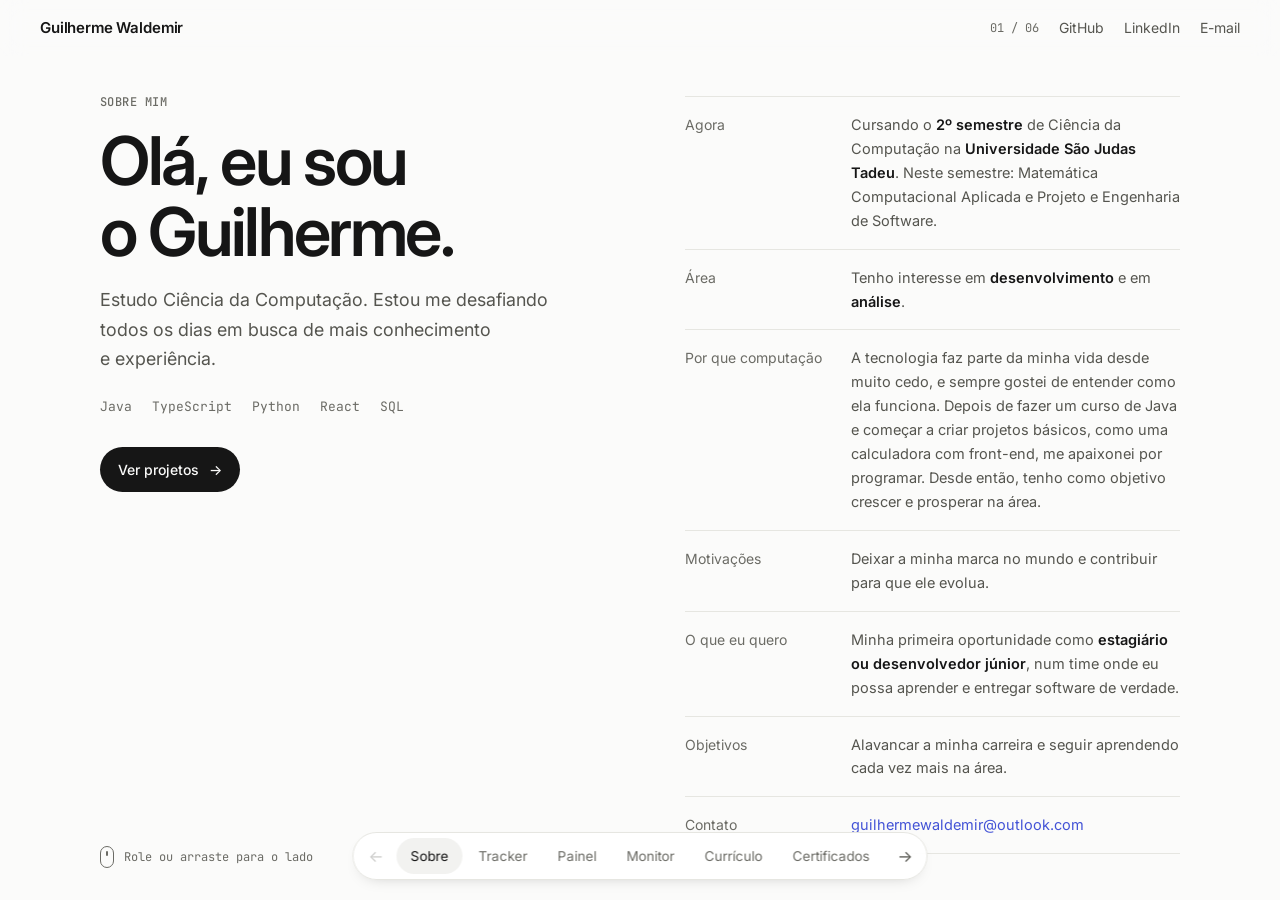
==== index.html @ 0e09aaf9 "Reescreve a apresentação do slide Sobre Co-Authored-By: Claude Opus 5 <noreply@anthropic.com>" ====
<!doctype html>
<html lang="pt-BR">
<head>
  <meta charset="utf-8">
  <meta name="viewport" content="width=device-width, initial-scale=1, viewport-fit=cover">
  <title>Guilherme Waldemir · Projetos</title>
  <meta name="description" content="Guilherme Waldemir, estudante de Ciência da Computação. Projetos em Java, TypeScript/React e Python.">
  <meta property="og:title" content="Guilherme Waldemir · Projetos">
  <meta property="og:description" content="Estudante de Ciência da Computação. Projetos em Java, TypeScript/React e Python.">
  <meta name="theme-color" content="#fbfbfa" media="(prefers-color-scheme: light)">
  <meta name="theme-color" content="#0e0e10" media="(prefers-color-scheme: dark)">
  <link rel="icon" href="data:image/svg+xml,%3Csvg xmlns='http://www.w3.org/2000/svg' viewBox='0 0 32 32'%3E%3Crect width='32' height='32' rx='8' fill='%23161616'/%3E%3Ctext x='16' y='22' font-family='system-ui' font-size='17' font-weight='600' fill='white' text-anchor='middle'%3EG%3C/text%3E%3C/svg%3E">
  <link rel="preconnect" href="https://fonts.googleapis.com">
  <link rel="preconnect" href="https://fonts.gstatic.com" crossorigin>
  <link href="https://fonts.googleapis.com/css2?family=Inter:wght@400;500;600&family=JetBrains+Mono:wght@400;500&display=swap" rel="stylesheet">
  <link rel="stylesheet" href="style.css">
  <script>document.documentElement.classList.add("js");</script>
</head>
<body>
  <a class="skip" href="#sobre">Pular para o conteúdo</a>

  <header class="topbar">
    <a class="brand" href="#sobre">Guilherme Waldemir</a>
    <div class="topbar-right">
      <span class="counter" aria-hidden="true"><span id="counter-now">01</span> / <span id="counter-total">04</span></span>
      <a class="toplink" href="https://github.com/GuilhermeWaldemir" target="_blank" rel="noopener">GitHub</a>
      <a class="toplink" href="https://www.linkedin.com/in/guilherme-waldemir-da-silva-barros-382065347/" target="_blank" rel="noopener">LinkedIn</a>
      <a class="toplink" href="mailto:guilhermewaldemir@outlook.com">E-mail</a>
    </div>
  </header>

  <main class="deck" id="deck">

    <!-- ============ 01 · SOBRE ============ -->
    <section class="slide" id="sobre" aria-label="Sobre mim" tabindex="-1">
      <div class="slide-inner intro">
        <div class="intro-head">
          <p class="label">Sobre mim</p>
          <h1>Olá, eu sou o Guilherme.</h1>
          <p class="lede">
            Estudo Ciência da Computação. Estou me desafiando todos os dias em busca de
            mais conhecimento e experiência.
          </p>
          <ul class="stack-line" aria-label="Linguagens usadas nos projetos">
            <li>Java</li><li>TypeScript</li><li>Python</li><li>React</li><li>SQL</li>
          </ul>
          <a class="cta" href="#tracker" data-go="1">
            Ver projetos <span aria-hidden="true">→</span>
          </a>
        </div>

        <dl class="facts">
          <div class="fact">
            <dt>Agora</dt>
            <dd>
              Cursando o <strong>2º semestre</strong> de Ciência da Computação na
              <strong>Universidade São Judas Tadeu</strong>. Neste semestre: Matemática
              Computacional Aplicada e Projeto e Engenharia de Software.
            </dd>
          </div>
          <div class="fact">
            <dt>Área</dt>
            <dd>Tenho interesse em <strong>desenvolvimento</strong> e em <strong>análise</strong>.</dd>
          </div>
          <div class="fact">
            <dt>Por que computação</dt>
            <dd>
              A tecnologia faz parte da minha vida desde muito cedo, e sempre gostei de entender
              como ela funciona. Depois de fazer um curso de Java e começar a criar projetos
              básicos, como uma calculadora com front-end, me apaixonei por programar. Desde
              então, tenho como objetivo crescer e prosperar na área.
            </dd>
          </div>
          <div class="fact">
            <dt>Motivações</dt>
            <dd>Deixar a minha marca no mundo e contribuir para que ele evolua.</dd>
          </div>
          <div class="fact">
            <dt>O que eu quero</dt>
            <dd>
              Minha primeira oportunidade como <strong>estagiário ou desenvolvedor júnior</strong>,
              num time onde eu possa aprender e entregar software de verdade.
            </dd>
          </div>
          <div class="fact">
            <dt>Objetivos</dt>
            <dd>Alavancar a minha carreira e seguir aprendendo cada vez mais na área.</dd>
          </div>
          <div class="fact">
            <dt>Contato</dt>
            <dd><a class="link" href="mailto:guilhermewaldemir@outlook.com">guilhermewaldemir@outlook.com</a></dd>
          </div>
        </dl>

        <p class="hint" aria-hidden="true">
          <span class="hint-mouse"></span>
          Role ou arraste para o lado
        </p>
      </div>
    </section>

    <!-- ============ 02 · TRACKER RESPONSÁVEL ============ -->
    <section class="slide" id="tracker" aria-label="Projeto: Tracker Responsável" tabindex="-1">
      <div class="slide-inner project">
        <aside class="project-meta">
          <p class="label">App desktop · Windows</p>
          <h2>Tracker Responsável</h2>
          <p class="lede">
            Fica em segundo plano e, toda vez que você tenta abrir um jogo ou algum aplicativo
            relacionado a jogos, pergunta se você já terminou as suas responsabilidades e mostra
            a quantidade de horas que você jogou nesta semana.
          </p>

          <ul class="tags" aria-label="Tecnologias">
            <li>Java 21</li><li>Swing / AWT</li><li>SQLite</li><li>JDBC</li><li>Maven</li><li>JUnit 5</li>
          </ul>

          <div class="langs">
            <p class="mini">Linguagens no repositório</p>
            <div class="langbar" role="img" aria-label="Java 100%">
              <span style="--w:100%; --c:#b07219"></span>
            </div>
            <ul class="legend">
              <li style="--c:#b07219">Java <span>100%</span></li>
            </ul>
          </div>

          <div class="links">
            <a class="btn" href="https://github.com/GuilhermeWaldemir/tracker-responsavel" target="_blank" rel="noopener">Ver código</a>
          </div>
        </aside>

        <div class="project-body">
          <figure class="visual">
            <div class="scene scene-game">
              <img class="win-shot" src="assets/tracker-aviso.webp" width="620" height="348"
                   alt="Janela de aviso do app: “Você abriu riotclientservices.exe. Nesta semana você já jogou 13h 54min. Já terminou todas as suas responsabilidades? Vai jogar mesmo?”, com os botões “Vou jogar mesmo assim” e “Tem razão, fecha o jogo”." loading="lazy">
            </div>
            <figcaption>A janela de aviso que aparece por cima do jogo, feita em Swing.</figcaption>
          </figure>

          <section class="block">
            <h3>Por que eu fiz</h3>
            <p>
              Sempre fui muito do mundo dos games, até perceber que aquilo tinha virado um vício
              e estava me atrapalhando a alcançar os meus objetivos. Dei uma parada total nos
              jogos e passei a focar em estudar e aprender mais sobre a área. Este app nasceu
              dessa virada: em vez de confiar só na força de vontade, construí em software o
              lembrete de que eu precisava. Além de conseguir me concentrar mais nos meus
              estudos, transformei o meu problema em um estudo.
            </p>
          </section>

          <section class="block">
            <h3>Como funciona</h3>
            <ol class="steps">
              <li>A cada 5 segundos, o <code>ProcessMonitor</code> lê os processos abertos (API <code>ProcessHandle</code> do Java) e compara com a sua lista de jogos.</li>
              <li>Quando um jogo acaba de abrir, a janela de aviso aparece por cima dele. Você escolhe jogar ou fechar o jogo.</li>
              <li>O <code>PlayTimeTracker</code> abre, estende ou fecha a sessão de jogo e grava tudo num banco SQLite local.</li>
              <li>O ícone na bandeja mostra o total da semana (de segunda a domingo) e permite iniciar o app junto com o Windows.</li>
            </ol>
          </section>

          <section class="block">
            <h3>Decisões técnicas</h3>
            <ul class="points">
              <li><strong>Salva a cada verificação</strong>, não só ao fechar o jogo: se o PC desligar de repente, perde no máximo 5 segundos.</li>
              <li><strong>Sem tempo em dobro:</strong> conta enquanto <em>qualquer</em> jogo estiver aberto (Steam + jogo não somam duas vezes) e ignora o tempo em que o PC ficou em suspensão.</li>
              <li><strong>Só uma cópia rodando</strong>, com <code>FileLock</code>: a trava é do sistema operacional e é liberada até se o app travar.</li>
              <li><strong>Testável:</strong> a leitura de processos é injetada no monitor, então os testes em JUnit 5 simulam jogos abrindo, suspensão do PC e sessões que atravessam a virada da semana.</li>
            </ul>
          </section>

          <section class="block">
            <h3>Próximos passos</h3>
            <ul class="points">
              <li>Meta semanal de horas, com aviso ao ultrapassar.</li>
              <li>Histórico por semana e por jogo.</li>
            </ul>
          </section>
        </div>
      </div>
    </section>

    <!-- ============ 03 · PAINEL PESSOAL ============ -->
    <section class="slide" id="painel" aria-label="Projeto: Painel Pessoal" tabindex="-1">
      <div class="slide-inner project">
        <aside class="project-meta">
          <p class="label">Web app · PWA <span class="status status-live">No ar</span></p>
          <h2>Painel Pessoal</h2>
          <p class="lede">
            Um painel com o objetivo de ajudar o usuário a não esquecer as suas
            responsabilidades e a se organizar nas tarefas e nos estudos. Ele também tem uma
            agenda, mostra o clima do lugar onde você mora e tem uma seção de livros, onde dá
            para cadastrar o que você está lendo. Dá para colocar o painel no celular: pelo
            Chrome, basta adicionar o site à tela inicial, e ele passa a funcionar como um
            app. Tudo o que você altera no celular aparece no computador, e vice-versa.
          </p>

          <ul class="tags" aria-label="Tecnologias">
            <li>React 19</li><li>TypeScript</li><li>Vite</li><li>Supabase</li><li>PostgreSQL</li><li>PWA</li><li>CSS puro</li><li>Netlify</li>
          </ul>

          <div class="langs">
            <p class="mini">Linguagens no repositório</p>
            <div class="langbar" role="img" aria-label="TypeScript 78,5%, CSS 17,4%, PL/pgSQL 3,2%, HTML 0,9%">
              <span style="--w:78.5%; --c:#3178c6"></span>
              <span style="--w:17.4%; --c:#663399"></span>
              <span style="--w:3.2%; --c:#336790"></span>
              <span style="--w:0.9%; --c:#e34c26"></span>
            </div>
            <ul class="legend">
              <li style="--c:#3178c6">TypeScript <span>78,5%</span></li>
              <li style="--c:#663399">CSS <span>17,4%</span></li>
              <li style="--c:#336790">PL/pgSQL <span>3,2%</span></li>
              <li style="--c:#e34c26">HTML <span>0,9%</span></li>
            </ul>
          </div>

          <div class="links">
            <a class="btn btn-primary" href="https://painel-guilherme.netlify.app" target="_blank" rel="noopener">Abrir o app</a>
            <a class="btn" href="https://github.com/GuilhermeWaldemir/painel-pessoal" target="_blank" rel="noopener">Ver código</a>
          </div>
        </aside>

        <div class="project-body">
          <figure class="visual">
            <div class="shots">
              <img class="shot-desktop" src="assets/painel-inicio-pc.webp" width="1600" height="1050"
                   alt="Tela inicial do painel no computador: saudação, clima, progresso das tarefas, timer de foco, livro em leitura, estudo na semana e próximos eventos." loading="lazy">
              <img class="shot-phone" src="assets/painel-agenda-celular.webp" width="780" height="1806"
                   alt="Agenda do painel no celular: calendário mensal com eventos marcados." loading="lazy">
            </div>
            <figcaption>Início no computador e agenda no celular (dados de exemplo).</figcaption>
          </figure>

          <section class="block">
            <h3>Por que eu fiz</h3>
            <p>
              É o projeto que eu uso <strong>todos os dias</strong>. Ele me mantém organizado e
              não me deixa esquecer os meus afazeres. Além da utilidade, escolhi construí-lo do
              meu jeito, com a cara que eu gosto, para que toda vez que eu abrisse o painel
              sentisse a satisfação de estar usando algo feito por mim.
            </p>
          </section>

          <section class="block">
            <h3>O que ele faz</h3>
            <dl class="features">
              <div><dt>Início</dt><dd>Saudação, clima, progresso do dia, timer de foco e próximos eventos.</dd></div>
              <div><dt>Tarefas</dt><dd>Listas do dia e da semana; as repetidas voltam sozinhas.</dd></div>
              <div><dt>Estudos</dt><dd>Pomodoro que registra a sessão, metas semanais por disciplina.</dd></div>
              <div><dt>Livros</dt><dd>Estante com status, progresso por página e lidos no ano.</dd></div>
              <div><dt>Agenda</dt><dd>Calendário com eventos, provas, trabalhos e lembretes.</dd></div>
              <div><dt>Sincronização</dt><dd>Login e mudanças refletidas nos outros aparelhos em ~1 s.</dd></div>
            </dl>
          </section>

          <section class="block">
            <h3>Como funciona</h3>
            <ol class="steps">
              <li><strong>Dados em um só lugar:</strong> todas as telas leem de um Context do React. Só um arquivo conversa com o banco.</li>
              <li><strong>Atualização otimista:</strong> a mudança aparece na tela na hora e é enviada ao banco em seguida, com o <code>localStorage</code> como cache para o app abrir instantâneo.</li>
              <li><strong>Tempo real:</strong> o app assina as mudanças das tabelas pelo Supabase Realtime e sincroniza de novo ao voltar para a tela.</li>
            </ol>
          </section>

          <section class="block">
            <h3>Decisões técnicas</h3>
            <ul class="points">
              <li><strong>Segurança por linha (RLS):</strong> políticas no PostgreSQL garantem que cada usuário só lê e altera os próprios dados; a chave do navegador é pública de propósito.</li>
              <li><strong>Timer à prova de tela bloqueada:</strong> guarda o horário de término, não um contador. O tempo restante é sempre “fim − agora”.</li>
              <li><strong>Tarefas repetidas sem “reset”:</strong> a tarefa guarda em que dia foi concluída; se não for o dia atual, aparece pendente.</li>
              <li><strong>Sem framework de CSS:</strong> estilo feito com variáveis CSS e layout mobile-first.</li>
            </ul>
          </section>
        </div>
      </div>
    </section>

    <!-- ============ 04 · MONITOR DE PREÇOS ============ -->
    <section class="slide" id="monitor" aria-label="Projeto: Monitor de Preços" tabindex="-1">
      <div class="slide-inner project">
        <aside class="project-meta">
          <p class="label">Web app · Back-end <span class="status status-live">No ar</span></p>
          <h2>Monitor de Preços</h2>
          <p class="lede">
            Um site com o objetivo de ajudar o usuário a escolher onde comprar o produto que
            ele quer pelo menor preço. O usuário cadastra o produto, escolhe os sites que têm
            esse mesmo produto e os adiciona ao monitor, podendo assim comparar os preços de
            diferentes lugares. Quando o preço de algum produto cai 4% ou mais, ele avisa o
            usuário por e-mail.
          </p>

          <ul class="tags" aria-label="Tecnologias">
            <li>Python 3.13</li><li>Flask</li><li>Jinja2</li><li>SQLite</li><li>OAuth 2.0</li><li>Chart.js</li><li>pytest</li><li>GitHub Actions</li><li>Render</li>
          </ul>

          <div class="langs">
            <p class="mini">Linguagens no repositório</p>
            <div class="langbar" role="img" aria-label="Python 70,8%, HTML 14,5%, CSS 10,9%, JavaScript 3,7%">
              <span style="--w:70.8%; --c:#3572a5"></span>
              <span style="--w:14.5%; --c:#e34c26"></span>
              <span style="--w:10.9%; --c:#663399"></span>
              <span style="--w:3.7%; --c:#f1e05a"></span>
            </div>
            <ul class="legend">
              <li style="--c:#3572a5">Python <span>70,8%</span></li>
              <li style="--c:#e34c26">HTML <span>14,5%</span></li>
              <li style="--c:#663399">CSS <span>10,9%</span></li>
              <li style="--c:#f1e05a">JavaScript <span>3,7%</span></li>
            </ul>
          </div>

          <div class="links">
            <a class="btn btn-primary" href="https://monitor-de-precos-4fj2.onrender.com" target="_blank" rel="noopener">Ver demonstração</a>
            <a class="btn" href="https://github.com/GuilhermeWaldemir/monitor-de-precos" target="_blank" rel="noopener">Ver código</a>
          </div>
          <p class="note">A demonstração usa um servidor gratuito que “dorme”: a primeira visita pode levar ~50 s.</p>
        </aside>

        <div class="project-body">
          <figure class="visual">
            <div class="scene scene-soft">
              <div class="compare" aria-hidden="true">
                <div class="compare-head">
                  <img src="assets/monitor-logo.svg" width="36" height="36" alt="">
                  <div>
                    <p class="compare-name">Memória RAM 16 GB DDR4 3200 MHz</p>
                    <p class="compare-code">KF432C16BB1/16</p>
                  </div>
                </div>
                <ol class="compare-list">
                  <li class="best"><span>Terabyte</span><span class="pill">Melhor preço</span><b>R$ 229,90</b></li>
                  <li><span>KaBuM!</span><b>R$ 239,99</b></li>
                  <li><span>Amazon</span><b>R$ 254,00</b></li>
                  <li class="manual"><span>Mercado Livre</span><span class="pill pill-muted">manual</span><b>R$ 259,90</b></li>
                </ol>
                <svg class="spark" viewBox="0 0 300 60" preserveAspectRatio="none">
                  <polyline points="0,20 40,24 80,18 120,30 160,28 200,40 240,36 300,46"/>
                </svg>
                <p class="spark-label">Histórico de preço · últimos 30 dias</p>
              </div>
            </div>
            <figcaption>Ilustração da comparação com dados de exemplo.</figcaption>
          </figure>

          <section class="block">
            <h3>Por que eu fiz</h3>
            <p>
              Até aqui, todos os meus projetos eram pessoais. Este eu fiz para
              <strong>compartilhar e ajudar outras pessoas</strong>: minha namorada, amigos,
              familiares e qualquer um que precise procurar um preço melhor. Foi o primeiro
              projeto em que pensei no usuário do outro lado da tela, e não só em mim.
            </p>
          </section>

          <section class="block">
            <h3>Como funciona</h3>
            <ol class="steps">
              <li>Você organiza os produtos em categorias e cadastra o link de cada loja, com o código do fabricante ou EAN.</li>
              <li>Cada loja é lida do jeito que ela permite: pelo bloco <strong>JSON-LD</strong> (padrão schema.org) na maioria, pelo HTML na Amazon e pela <strong>API oficial</strong> no Mercado Livre.</li>
              <li>Ele confere se cada página é mesmo aquele produto, comparando o código.</li>
              <li>Cada verificação vai para o histórico no SQLite. A tela mostra as lojas do mais barato ao mais caro, um gráfico da variação de preço e produtos parecidos.</li>
            </ol>
          </section>

          <section class="block">
            <h3>Lojas suportadas</h3>
            <table class="stores">
              <thead><tr><th scope="col">Loja</th><th scope="col">Leitura</th></tr></thead>
              <tbody>
                <tr><td>KaBuM!, Terabyte</td><td>Automática (JSON-LD)</td></tr>
                <tr><td>Amazon</td><td>Automática (HTML)</td></tr>
                <tr><td>Mercado Livre</td><td>Automática (API oficial, com OAuth 2.0)</td></tr>
                <tr><td>Magazine Luiza</td><td>Manual (bloqueia robôs)</td></tr>
              </tbody>
            </table>
          </section>

          <section class="block">
            <h3>Integração com a API do Mercado Livre</h3>
            <p>
              O Mercado Livre bloqueia programas que leem as páginas dele. Em vez de tentar
              driblar o bloqueio, o projeto usa a <strong>API oficial</strong> que a própria loja
              oferece. É o caminho legítimo, e trouxe o problema mais interessante do projeto:
              autenticação.
            </p>
            <ol class="steps">
              <li>O app é registrado no portal de desenvolvedores; o <em>App ID</em> e a chave secreta ficam em variáveis de ambiente, fora do código.</li>
              <li>Em Configurações, o botão “Conectar” leva ao Mercado Livre, que pede a autorização e devolve um <code>code</code> de vida curta.</li>
              <li>O site troca esse código por um <code>access_token</code> (válido por 6 horas) e um <code>refresh_token</code>, guardados no banco.</li>
              <li>A partir daí, cada leitura envia o token no cabeçalho <code>Authorization</code>, e o token é renovado sozinho um pouco antes de expirar.</li>
            </ol>
            <ul class="points">
              <li><strong>PKCE:</strong> o pedido de autorização manda o resumo (SHA-256) de um segredo sorteado na hora, e só quem tem o segredo original consegue trocar o código pelo token. Isso protege mesmo que alguém intercepte o código no meio do caminho.</li>
              <li><strong>Parâmetro <code>state</code>:</strong> um valor aleatório guardado na sessão e conferido na volta, para garantir que a resposta veio do pedido que o site fez.</li>
              <li><strong>O <code>refresh_token</code> é de uso único:</strong> cada renovação devolve um par novo, que precisa ser salvo na hora, senão o acesso se perde.</li>
              <li><strong>Funciona sem login do usuário:</strong> o site também obtém um token da própria aplicação, então a conexão pessoal é opcional e a leitura nunca para por falta dela.</li>
              <li><strong>Anúncio ou catálogo:</strong> um link pode ser a oferta de um vendedor (<code>/MLB-123</code>) ou uma página de catálogo com vários (<code>/p/MLB123</code>). No catálogo sem oferta em destaque, o site percorre os vendedores e fica com o <strong>menor preço entre os produtos novos</strong>.</li>
              <li><strong>Testado sem chamar a API:</strong> as funções recebem de fora quem faz as requisições, então os 39 testes rodam com respostas simuladas, sem internet e sem gastar cota.</li>
            </ul>
          </section>

          <section class="block">
            <h3>Decisões técnicas</h3>
            <ul class="points">
              <li><strong>Dinheiro sem <code>float</code>:</strong> preços em <code>Decimal</code> e centavos, formatados como “R$ 1.299,90”.</li>
              <li><strong>Falha isolada:</strong> uma loja fora do ar não derruba as outras; se ela bloquear o robô, dá para informar o preço à mão.</li>
              <li><strong>Produtos parecidos</strong> encontrados por similaridade de Jaccard.</li>
              <li><strong>Testes sem internet:</strong> o pytest usa páginas reais das lojas salvas no repositório e roda automaticamente no GitHub Actions.</li>
            </ul>
          </section>
        </div>
      </div>
    </section>

    <!-- ============ 05 · CURRÍCULO ============ -->
    <section class="slide" id="curriculo" aria-label="Currículo" tabindex="-1">
      <div class="slide-inner project">
        <aside class="project-meta">
          <h2>Currículo</h2>
          <p class="lede">
            Minhas principais informações dentro de uma só página. Você pode baixá-lo em
            PDF ou lê-lo aqui mesmo.
          </p>

          <div class="links">
            <a class="btn btn-primary" href="assets/curriculo-guilherme-waldemir.pdf" download>Baixar PDF</a>
            <a class="btn" href="curriculo.html" target="_blank" rel="noopener">Abrir no navegador</a>
            <a class="btn" href="assets/resume-guilherme-waldemir.pdf" download hreflang="en" lang="en">English version (PDF)</a>
          </div>
          <p class="note">
            PDF de uma página, pronto para anexar em processo seletivo.<br>
            Contato: <a class="link" href="mailto:guilhermewaldemir@outlook.com">guilhermewaldemir@outlook.com</a><br>
            <a class="link" href="tel:+5511959510657">(11) 95951-0657</a>
          </p>
        </aside>

        <div class="project-body">
          <section class="block">
            <h3>Objetivo</h3>
            <p>
              <strong>Estágio</strong> em desenvolvimento de software ou análise, em um time onde eu
              aprenda com código de produção e contribua desde cedo. Disponível para estágio de
              6h, manhã ou tarde · São Paulo – SP.
            </p>
          </section>

          <section class="block">
            <h3>Formação</h3>
            <dl class="cv-list">
              <div>
                <dt>Bacharelado em Ciência da Computação</dt>
                <dd>Universidade São Judas Tadeu · 2º semestre · previsão de conclusão: dez. 2030</dd>
                <dd class="cv-detail">
                  Disciplinas atuais: Matemática Computacional Aplicada e Projeto e
                  Engenharia de Software.
                </dd>
              </div>
            </dl>
          </section>

          <section class="block">
            <h3>Competências técnicas</h3>
            <dl class="cv-skills">
              <div><dt>Linguagens</dt><dd>Java · Python · SQL</dd></div>
              <div><dt>Bibliotecas e frameworks</dt><dd>Flask · Swing/AWT</dd></div>
              <div><dt>Bancos de dados</dt><dd>SQLite · PostgreSQL (Supabase)</dd></div>
              <div><dt>Testes</dt><dd>JUnit 5 · pytest</dd></div>
              <div><dt>Ferramentas</dt><dd>Git · GitHub · GitHub Actions · Maven · Netlify · Render</dd></div>
              <div><dt>Idiomas</dt><dd>Português (nativo) · Inglês B1 (intermediário)</dd></div>
            </dl>
          </section>

          <section class="block">
            <h3>Projetos</h3>
            <dl class="cv-list">
              <div>
                <dt>Tracker Responsável <span class="cv-tech">Java, Swing, SQLite, Maven, JUnit 5</span></dt>
                <dd>
                  Desenvolvi app para Windows que detecta jogos em segundo plano, registra as
                  horas jogadas na semana em SQLite e avisa antes de cada sessão. 19 testes em
                  JUnit 5 cobrem regras de sessão, suspensão do PC e virada de semana.
                </dd>
              </div>
              <div>
                <dt>Painel Pessoal <span class="cv-tech">React, TypeScript, Vite, Supabase, PWA</span></dt>
                <dd>
                  Construí painel diário mobile-first com tarefas, estudos, livros, agenda e clima.
                  Implementei login, sincronização em tempo real entre aparelhos e segurança por
                  linha (RLS) no PostgreSQL. Publicado na Netlify e instalável como app.
                </dd>
              </div>
              <div>
                <dt>Monitor de Preços <span class="cv-tech">Python, Flask, SQLite, pytest, GitHub Actions, Render</span></dt>
                <dd>
                  Desenvolvi app web que compara o preço do mesmo produto em 5 lojas, valida se as
                  páginas são do mesmo item por código do fabricante/EAN, guarda o histórico com
                  gráfico e envia alertas por e-mail. 308 testes em pytest rodam sem internet a
                  cada push, no GitHub Actions.
                </dd>
              </div>
            </dl>
          </section>
        </div>
      </div>
    </section>

    <!-- ============ 06 · CERTIFICADOS ============ -->
    <section class="slide" id="certificados" aria-label="Certificados" tabindex="-1">
      <div class="slide-inner project">
        <aside class="project-meta">
          <h2>Certificados</h2>
          <p class="lede">
            Certificações e cursos que fiz ao longo do meu caminho.
          </p>
          <p class="note" id="cert-contagem"></p>
        </aside>

        <div class="project-body">
          <div class="cert-grid" id="cert-grid"></div>
        </div>
      </div>
    </section>

  </main>

  <nav class="dock" aria-label="Navegação entre slides">
    <button class="dock-arrow" id="prev" type="button" aria-label="Slide anterior">←</button>
    <ol class="dock-tabs">
      <li><a href="#sobre" data-go="0" aria-current="true">Sobre</a></li>
      <li><a href="#tracker" data-go="1">Tracker</a></li>
      <li><a href="#painel" data-go="2">Painel</a></li>
      <li><a href="#monitor" data-go="3">Monitor</a></li>
      <li><a href="#curriculo" data-go="4">Currículo</a></li>
      <li><a href="#certificados" data-go="5">Certificados</a></li>
    </ol>
    <button class="dock-arrow" id="next" type="button" aria-label="Próximo slide">→</button>
  </nav>

  <script src="certificados.js"></script>
  <script src="script.js"></script>
</body>
</html>
---- style.css ----
/* =========================================================
   Tokens: todas as cores e medidas ficam aqui.
   O tema escuro só troca os valores das variáveis.
   ========================================================= */
:root {
  --bg: #fbfbfa;
  --surface: #ffffff;
  --surface-2: #f2f2f0;
  --text: #161616;
  --text-2: #55554f;
  --text-3: #6b6b65; /* ≥4,5:1 em todos os fundos claros (WCAG AA) */
  --line: #e6e6e1;
  --accent: #4353d6;
  --accent-soft: #eceefc;
  --live: #1f8a5b;
  --wip: #b7791f;

  --font: "Inter", system-ui, -apple-system, "Segoe UI", Roboto, sans-serif;
  --mono: "JetBrains Mono", ui-monospace, "Cascadia Code", Consolas, monospace;

  --gutter: clamp(16px, 4vw, 40px);
  --top: 56px;
  --radius: 14px;
  --ease: cubic-bezier(.2, .7, .2, 1);

  color-scheme: light;
}

@media (prefers-color-scheme: dark) {
  :root {
    --bg: #0e0e10;
    --surface: #161618;
    --surface-2: #1f1f22;
    --text: #ededeb;
    --text-2: #a3a39e;
    --text-3: #8a8a85; /* ≥4,5:1 em todos os fundos escuros (WCAG AA) */
    --line: #28282b;
    --accent: #8b98ff;
    --accent-soft: #1c1f3a;
    --live: #4cc38a;
    --wip: #e0a84a;
    color-scheme: dark;
  }
}

/* =========================================================
   Base
   ========================================================= */
*, *::before, *::after { box-sizing: border-box; }

html, body { height: 100%; }

body {
  margin: 0;
  background: var(--bg);
  color: var(--text);
  font: 400 15px/1.65 var(--font);
  -webkit-font-smoothing: antialiased;
  overflow: hidden; /* quem rola é o .deck, não a página */
}

h1, h2, h3, p, ol, ul, dl, dd, figure { margin: 0; }
ol, ul { padding: 0; list-style: none; }
img { display: block; max-width: 100%; height: auto; }
a { color: inherit; }
strong, b { font-weight: 600; }

code {
  font: 0.86em var(--mono);
  background: var(--surface-2);
  border: 1px solid var(--line);
  border-radius: 5px;
  padding: 0.05em 0.35em;
}

::selection { background: var(--accent-soft); color: var(--text); }

:focus-visible {
  outline: 2px solid var(--accent);
  outline-offset: 3px;
  border-radius: 6px;
}

.skip {
  position: fixed; left: 12px; top: -48px; z-index: 50;
  background: var(--text); color: var(--bg);
  padding: 8px 12px; border-radius: 8px; text-decoration: none;
}
.skip:focus { top: 12px; }

/* =========================================================
   Barra do topo
   ========================================================= */
.topbar {
  position: fixed; inset: 0 0 auto; z-index: 20;
  height: var(--top);
  display: flex; align-items: center; justify-content: space-between;
  padding: 0 var(--gutter);
  background: color-mix(in srgb, var(--bg) 82%, transparent);
  backdrop-filter: blur(12px);
  -webkit-backdrop-filter: blur(12px);
}

.brand {
  font-weight: 600; letter-spacing: -0.01em; text-decoration: none;
}

.topbar-right { display: flex; align-items: center; gap: 20px; }

.counter {
  font: 12px var(--mono); color: var(--text-3);
  font-variant-numeric: tabular-nums;
}

.toplink {
  font-size: 14px; color: var(--text-2); text-decoration: none;
  transition: color .15s;
}
.toplink:hover { color: var(--text); }

/* =========================================================
   Deck: o trilho horizontal de slides
   scroll-snap faz a rolagem "grudar" em cada slide.
   ========================================================= */
.deck {
  display: flex;
  height: 100vh;
  height: 100dvh;
  overflow-x: auto;
  overflow-y: hidden;
  scroll-snap-type: x mandatory;
  scrollbar-width: none;
}
.deck::-webkit-scrollbar { display: none; }

.slide {
  flex: 0 0 100%;
  height: 100%;
  overflow-y: auto;          /* cada slide rola na vertical por dentro */
  overscroll-behavior: contain;
  scroll-snap-align: start;
  scroll-snap-stop: always;  /* não pula dois slides num gesto só */
  outline: none;
}

.slide-inner {
  max-width: 1160px;
  min-height: 100%;
  margin: 0 auto;
  padding: calc(var(--top) + 40px) var(--gutter) calc(110px + env(safe-area-inset-bottom));
}

/* Entrada suave do conteúdo quando o slide fica ativo.
   Só esconde se o JS estiver rodando (classe .js no <html>),
   senão o conteúdo ficaria invisível para sempre. */
.js .slide .slide-inner > * {
  opacity: 0;
  transform: translateY(10px);
  transition: opacity .6s var(--ease), transform .6s var(--ease);
}
.js .slide.is-active .slide-inner > * { opacity: 1; transform: none; }
.js .slide.is-active .slide-inner > :nth-child(2) { transition-delay: .08s; }
.js .slide.is-active .slide-inner > :nth-child(3) { transition-delay: .16s; }

/* =========================================================
   Tipografia compartilhada
   ========================================================= */
.label {
  font: 500 12px/1 var(--mono);
  letter-spacing: 0.04em;
  text-transform: uppercase;
  color: var(--text-3);
  display: flex; align-items: center; gap: 10px; flex-wrap: wrap;
}

h1, h2 {
  font-weight: 600;
  letter-spacing: -0.035em;
  line-height: 1.05;
  text-wrap: balance;
}
h1 { font-size: clamp(2.4rem, 6vw, 4.2rem); margin-top: 18px; }
h2 { font-size: clamp(2rem, 4.2vw, 3rem); margin-top: 16px; }

.lede {
  margin-top: 18px;
  font-size: clamp(1rem, 1.4vw, 1.125rem);
  color: var(--text-2);
  max-width: 46ch;
  text-wrap: pretty;
}

h3 {
  font: 500 12px/1 var(--mono);
  letter-spacing: 0.04em;
  text-transform: uppercase;
  color: var(--text-3);
  margin-bottom: 16px;
}

/* Marcação de texto que ainda falta escrever */
.todo {
  background: var(--accent-soft);
  color: var(--accent);
  border: 1px dashed currentColor;
  border-radius: 6px;
  padding: 1px 6px;
  font-style: italic;
}
p.todo { display: block; padding: 10px 14px; }

/* =========================================================
   Slide 1: Sobre
   ========================================================= */
.intro {
  display: grid;
  grid-template-columns: minmax(0, 1fr) minmax(0, 1fr);
  gap: 48px clamp(40px, 7vw, 96px);
  align-content: center;
  position: relative;
}

.stack-line {
  display: flex; flex-wrap: wrap; gap: 6px 20px;
  margin-top: 24px;
  font: 13px var(--mono); color: var(--text-3);
}

.cta {
  display: inline-flex; align-items: center; gap: 10px;
  margin-top: 32px;
  padding: 11px 18px;
  background: var(--text); color: var(--bg);
  border-radius: 999px;
  font-weight: 500; font-size: 14px; text-decoration: none;
  transition: transform .2s var(--ease), opacity .2s;
}
.cta span { transition: transform .2s var(--ease); }
.cta:hover span { transform: translateX(3px); }
.cta:active { transform: scale(.97); }

.facts { border-top: 1px solid var(--line); }
.fact {
  display: grid;
  grid-template-columns: 150px 1fr;
  gap: 16px;
  padding: 16px 0;
  border-bottom: 1px solid var(--line);
}
.fact dt { font-size: 14px; color: var(--text-3); }
.fact dd { font-size: 14.5px; color: var(--text-2); }
.fact dd strong { color: var(--text); }

.link { color: var(--accent); text-decoration: none; }
.link:hover { text-decoration: underline; }

.hint {
  position: absolute; left: var(--gutter); bottom: calc(96px + env(safe-area-inset-bottom));
  display: flex; align-items: center; gap: 10px;
  font: 12px var(--mono); color: var(--text-3);
}
.hint-mouse {
  width: 14px; height: 22px; border: 1.5px solid currentColor; border-radius: 8px;
  position: relative;
}
.hint-mouse::after {
  content: ""; position: absolute; left: 50%; top: 4px;
  width: 2px; height: 5px; margin-left: -1px; border-radius: 2px;
  background: currentColor;
  animation: wheel 1.6s var(--ease) infinite;
}
@keyframes wheel {
  0% { opacity: 0; transform: translateY(0); }
  30% { opacity: 1; }
  100% { opacity: 0; transform: translateY(6px); }
}

/* =========================================================
   Slides de projeto
   ========================================================= */
.project {
  display: grid;
  grid-template-columns: minmax(0, 5fr) minmax(0, 7fr);
  gap: 48px clamp(40px, 6vw, 88px);
  align-items: start;
}

.project-meta {
  position: sticky;
  top: calc(var(--top) + 24px); /* relativo ao slide, que é quem rola; desconta a barra do topo */
}

.status {
  font: 500 12px/1 var(--mono);
  text-transform: none; letter-spacing: 0;
  padding: 4px 8px 4px 18px;
  border-radius: 999px;
  border: 1px solid var(--line);
  position: relative;
}
.status::before {
  content: ""; position: absolute; left: 7px; top: 50%;
  width: 6px; height: 6px; margin-top: -3px; border-radius: 50%;
  background: currentColor;
}
.status-live { color: var(--live); }
.status-wip { color: var(--wip); }

.tags {
  display: flex; flex-wrap: wrap; gap: 6px;
  margin-top: 24px;
}
.tags li {
  font: 12px/1 var(--mono);
  color: var(--text-2);
  padding: 7px 10px;
  border: 1px solid var(--line);
  border-radius: 999px;
  background: var(--surface);
}

.langs { margin-top: 28px; }
.mini { font-size: 12px; color: var(--text-3); margin-bottom: 8px; }
.langbar {
  display: flex; gap: 2px;
  height: 8px; border-radius: 99px; overflow: hidden;
}
.langbar span { width: var(--w); min-width: 3px; background: var(--c); }
.legend {
  display: flex; flex-wrap: wrap; gap: 4px 16px;
  margin-top: 10px; font-size: 12.5px; color: var(--text-2);
}
.legend li { display: flex; align-items: center; gap: 6px; }
.legend li::before {
  content: ""; width: 8px; height: 8px; border-radius: 50%; background: var(--c);
}
.legend span { color: var(--text-3); font-variant-numeric: tabular-nums; }

.links { display: flex; flex-wrap: wrap; gap: 8px; margin-top: 28px; }
.btn {
  display: inline-flex; align-items: center;
  padding: 9px 16px;
  border: 1px solid var(--line);
  border-radius: 999px;
  background: var(--surface);
  font-size: 14px; font-weight: 500; text-decoration: none;
  transition: border-color .15s, transform .15s var(--ease);
}
.btn::after { content: "↗"; margin-left: 8px; color: var(--text-3); transition: transform .2s var(--ease); }
.btn:hover { border-color: var(--text-3); }
.btn:hover::after { transform: translate(2px, -2px); }
.btn:active { transform: scale(.97); }
.btn-primary { background: var(--text); color: var(--bg); border-color: var(--text); }
.btn-primary::after { color: inherit; opacity: .6; }
.btn-primary:hover { border-color: var(--text); }

.note { margin-top: 12px; font-size: 12.5px; color: var(--text-3); max-width: 40ch; }

.project-body { display: grid; gap: 44px; }

.block p, .block li { color: var(--text-2); }
.block strong { color: var(--text); }

.steps { counter-reset: step; display: grid; gap: 14px; }
.steps li {
  counter-increment: step;
  position: relative;
  padding-left: 32px;
}
.steps li::before {
  content: counter(step, decimal-leading-zero);
  position: absolute; left: 0; top: 0;
  font: 12px/2.1 var(--mono); color: var(--text-3);
}

.block p + .steps,
.block p + .points { margin-top: 14px; }
.steps + .points { margin-top: 20px; }

.points { display: grid; gap: 12px; }
.points li { padding-left: 18px; position: relative; }
.points li::before {
  content: ""; position: absolute; left: 0; top: 0.72em;
  width: 6px; height: 1.5px; background: var(--text-3);
}

.features {
  display: grid; grid-template-columns: repeat(2, minmax(0, 1fr));
  gap: 1px; background: var(--line);
  border: 1px solid var(--line); border-radius: var(--radius); overflow: hidden;
}
.features div { background: var(--surface); padding: 14px 16px; }
.features dt { font-weight: 500; font-size: 14px; }
.features dd { font-size: 13.5px; color: var(--text-2); margin-top: 2px; }

.stores { width: 100%; border-collapse: collapse; font-size: 14px; }
.stores th {
  text-align: left; font-weight: 500; font-size: 12.5px; color: var(--text-3);
  padding: 0 0 8px;
}
.stores td { padding: 10px 0; border-top: 1px solid var(--line); color: var(--text-2); }
.stores td:first-child { color: var(--text); padding-right: 16px; }

/* =========================================================
   Visuais dos projetos
   ========================================================= */
.visual figcaption { margin-top: 10px; font-size: 12.5px; color: var(--text-3); }

.scene {
  border-radius: var(--radius);
  border: 1px solid var(--line);
  min-height: 300px;
  display: grid; place-items: center;
  padding: clamp(24px, 5vw, 48px) clamp(12px, 4vw, 40px);
  overflow: hidden;
}

/* Tracker: fundo lembrando a tela de um jogo */
.scene-game {
  background:
    radial-gradient(60% 80% at 20% 20%, #3b2a6b 0%, transparent 60%),
    radial-gradient(50% 70% at 85% 80%, #1f4d5c 0%, transparent 60%),
    #0d0f1a;
  border-color: transparent;
}

.win-shot {
  width: min(100%, 420px);
  height: auto;
  border-radius: 8px;
  box-shadow: 0 24px 60px -12px rgba(0, 0, 0, .6);
}

/* Painel: print do computador com o celular por cima */
.shots { position: relative; padding-bottom: 8%; }
.shot-desktop {
  width: 100%;
  border-radius: var(--radius);
  border: 1px solid var(--line);
  background: #0b0d17;
}
.shot-phone {
  position: absolute; right: 4%; bottom: 0;
  width: 22%;
  border-radius: 16px;
  border: 1px solid var(--line);
  box-shadow: 0 20px 40px -12px rgba(0,0,0,.45);
  background: #0b0d17;
}

/* Monitor: cartão ilustrando a comparação */
.scene-soft {
  background:
    radial-gradient(70% 90% at 10% 0%, color-mix(in srgb, #0f7a5c 14%, transparent), transparent 70%),
    var(--surface-2);
}
.compare {
  width: min(100%, 420px);
  background: var(--surface);
  border: 1px solid var(--line);
  border-radius: 12px;
  padding: 18px;
  box-shadow: 0 10px 20px -14px rgba(0,0,0,.3);
}
.compare-head { display: flex; align-items: center; gap: 12px; }
.compare-name { font-weight: 500; font-size: 14px; line-height: 1.3; }
.compare-code { font: 12px var(--mono); color: var(--text-3); margin-top: 3px; }
.compare-list { margin-top: 16px; display: grid; gap: 2px; }
.compare-list li {
  display: flex; align-items: center; gap: 8px;
  padding: 9px 10px; border-radius: 8px; font-size: 13.5px;
}
.compare-list b { margin-left: auto; font-weight: 500; font-variant-numeric: tabular-nums; }
.compare-list .best { background: color-mix(in srgb, #0f7a5c 12%, transparent); }
.compare-list .best b { color: #0f7a5c; }
.compare-list .manual { color: var(--text-3); }
.pill {
  font: 12px/1 var(--mono);
  padding: 4px 7px; border-radius: 99px;
  background: #0f7a5c; color: #fff;
}
.pill-muted { background: var(--surface-2); color: var(--text-3); border: 1px solid var(--line); }
.spark { width: 100%; height: 48px; margin-top: 14px; }
.spark polyline { fill: none; stroke: #0f7a5c; stroke-width: 2; vector-effect: non-scaling-stroke; stroke-linejoin: round; }
.spark-label { font-size: 12px; color: var(--text-3); margin-top: 4px; }

@media (prefers-color-scheme: dark) {
  .compare-list .best b { color: #3fbf93; }
  .spark polyline { stroke: #3fbf93; }
}

/* =========================================================
   Currículo
   ========================================================= */
.cv-list { display: grid; gap: 22px; }
.cv-list dt { font-weight: 500; font-size: 15px; }
.cv-list dd { color: var(--text-2); margin-top: 4px; }
.cv-detail { font-size: 13.5px; color: var(--text-3); }
.cv-tech {
  display: block;
  font: 12.5px/1.6 var(--mono);
  color: var(--text-3);
  font-weight: 400;
}

.cv-skills { display: grid; gap: 10px; }
.cv-skills div {
  display: grid; grid-template-columns: 190px 1fr; gap: 16px;
  padding-bottom: 10px; border-bottom: 1px solid var(--line);
}
.cv-skills dt { font-size: 14px; color: var(--text-3); }
.cv-skills dd { font-size: 14px; color: var(--text-2); }

/* =========================================================
   Certificados
   ========================================================= */
.cert-grid {
  display: grid;
  grid-template-columns: repeat(auto-fill, minmax(240px, 1fr));
  gap: 14px;
}

.cert-card {
  border: 1px solid var(--line);
  border-radius: var(--radius);
  background: var(--surface);
  padding: 18px;
  display: flex; flex-direction: column; gap: 6px;
}
.cert-card h4 { margin: 0; font-size: 15.5px; font-weight: 600; letter-spacing: -0.01em; }
.cert-org { font-size: 14px; color: var(--text-2); }
.cert-meta { font: 12px var(--mono); color: var(--text-3); }
.cert-tags { margin-top: 6px; }
.cert-tags li { padding: 5px 8px; font-size: 12px; }

.cert-links { display: flex; gap: 14px; margin-top: auto; padding-top: 12px; }
.cert-links a {
  font-size: 13.5px; font-weight: 500; text-decoration: none;
  color: var(--accent);
}
.cert-links a:hover { text-decoration: underline; }

.cert-vazio {
  grid-column: 1 / -1;
  border: 1px dashed var(--line);
  border-radius: var(--radius);
  padding: 28px;
  text-align: center;
  color: var(--text-3);
}
.cert-dica {
  grid-column: 1 / -1;
  font-size: 13px; color: var(--accent);
  background: var(--accent-soft);
  border-radius: 10px; padding: 12px 14px;
}

/* =========================================================
   Dock: navegação de baixo
   ========================================================= */
.dock {
  position: fixed; z-index: 20;
  left: 50%; bottom: calc(20px + env(safe-area-inset-bottom));
  transform: translateX(-50%);
  display: flex; align-items: center; gap: 4px;
  padding: 5px;
  background: color-mix(in srgb, var(--surface) 88%, transparent);
  backdrop-filter: blur(14px);
  -webkit-backdrop-filter: blur(14px);
  border: 1px solid var(--line);
  border-radius: 999px;
  box-shadow: 0 6px 16px -10px rgba(0,0,0,.25);
  max-width: calc(100vw - 24px);
}

/* Com 6 abas, no celular a lista rola na horizontal em vez de estourar a tela */
.dock-tabs {
  display: flex; gap: 2px;
  overflow-x: auto;
  scrollbar-width: none;
  scroll-behavior: smooth;
}
.dock-tabs::-webkit-scrollbar { display: none; }
.dock-tabs a {
  display: block;
  padding: 7px 14px;
  border-radius: 999px;
  font-size: 13.5px; color: var(--text-3); text-decoration: none;
  transition: color .15s, background-color .2s;
  white-space: nowrap;
}
.dock-tabs a:hover { color: var(--text); }
.dock-tabs a[aria-current="true"] { color: var(--text); background: var(--surface-2); }

.dock-arrow {
  width: 34px; height: 34px;
  border: 0; border-radius: 50%;
  background: transparent; color: var(--text-2);
  font: 16px var(--font); cursor: pointer;
  transition: background-color .15s, opacity .15s;
}
.dock-arrow:hover:not(:disabled) { background: var(--surface-2); color: var(--text); }
.dock-arrow:disabled { opacity: .3; cursor: default; }

/* =========================================================
   Responsivo
   ========================================================= */
@media (max-width: 900px) {
  .intro, .project { grid-template-columns: minmax(0, 1fr); }
  .intro { align-content: start; }
  .project-meta { position: static; }
  .hint { display: none; }
}

@media (max-width: 560px) {
  body { font-size: 14.5px; }
  .slide-inner { padding-top: calc(var(--top) + 24px); }
  .counter { display: none; }
  .topbar-right { gap: 14px; }
  .fact { grid-template-columns: minmax(0, 1fr); gap: 4px; }
  .features { grid-template-columns: minmax(0, 1fr); }
  .cv-skills div { grid-template-columns: minmax(0, 1fr); gap: 2px; }
  .dock-tabs a { padding: 7px 9px; font-size: 13px; }
  .dock-arrow { width: 30px; }
  .shot-phone { width: 28%; }
}

@media (max-width: 380px) {
  .dock-arrow { display: none; }
}

/* Tela de toque: alvos de pelo menos 44px, o mínimo recomendado para o dedo */
@media (pointer: coarse) {
  .dock-arrow { width: 44px; height: 44px; }
  .dock-tabs a { display: flex; align-items: center; min-height: 44px; }
}

/* Quem pede menos movimento no sistema: nada se desloca,
   mas o esmaecimento continua para mostrar que o slide mudou */
@media (prefers-reduced-motion: reduce) {
  *, *::before, *::after {
    animation: none !important;
    scroll-behavior: auto !important;
  }
  .js .slide .slide-inner > * { transform: none; transition: opacity .3s linear; }
  .cta:hover span, .btn:hover::after, .cta:active, .btn:active { transform: none; }
}
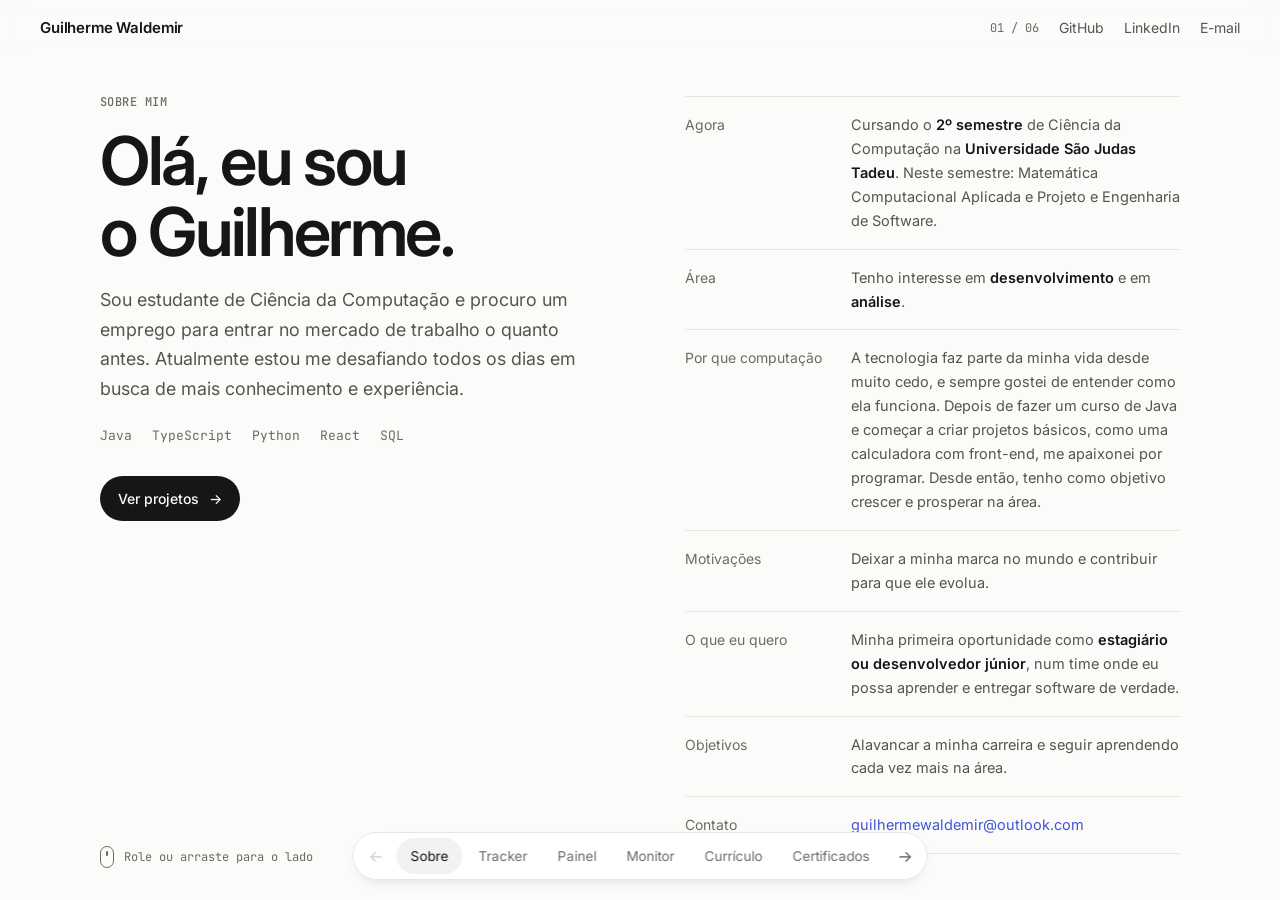
==== commit 50e57e8d: "Reescreve a apresentação do slide Sobre Co-Authored-By: Claude Opus 5 <noreply@anthropic.com>" ====
--- a/index.html
+++ b/index.html
@@ -38,8 +38,9 @@
           <p class="label">Sobre mim</p>
           <h1>Olá, eu sou o Guilherme.</h1>
           <p class="lede">
-            Estudo Ciência da Computação. Estou me desafiando todos os dias em busca de
-            mais conhecimento e experiência.
+            Sou estudante de Ciência da Computação e procuro um emprego para entrar no
+            mercado de trabalho o quanto antes. Atualmente estou me desafiando todos os
+            dias em busca de mais conhecimento e experiência.
           </p>
           <ul class="stack-line" aria-label="Linguagens usadas nos projetos">
             <li>Java</li><li>TypeScript</li><li>Python</li><li>React</li><li>SQL</li>
@@ -431,7 +432,6 @@
             <a class="btn" href="assets/resume-guilherme-waldemir.pdf" download hreflang="en" lang="en">English version (PDF)</a>
           </div>
           <p class="note">
-            PDF de uma página, pronto para anexar em processo seletivo.<br>
             Contato: <a class="link" href="mailto:guilhermewaldemir@outlook.com">guilhermewaldemir@outlook.com</a><br>
             <a class="link" href="tel:+5511959510657">(11) 95951-0657</a>
           </p>
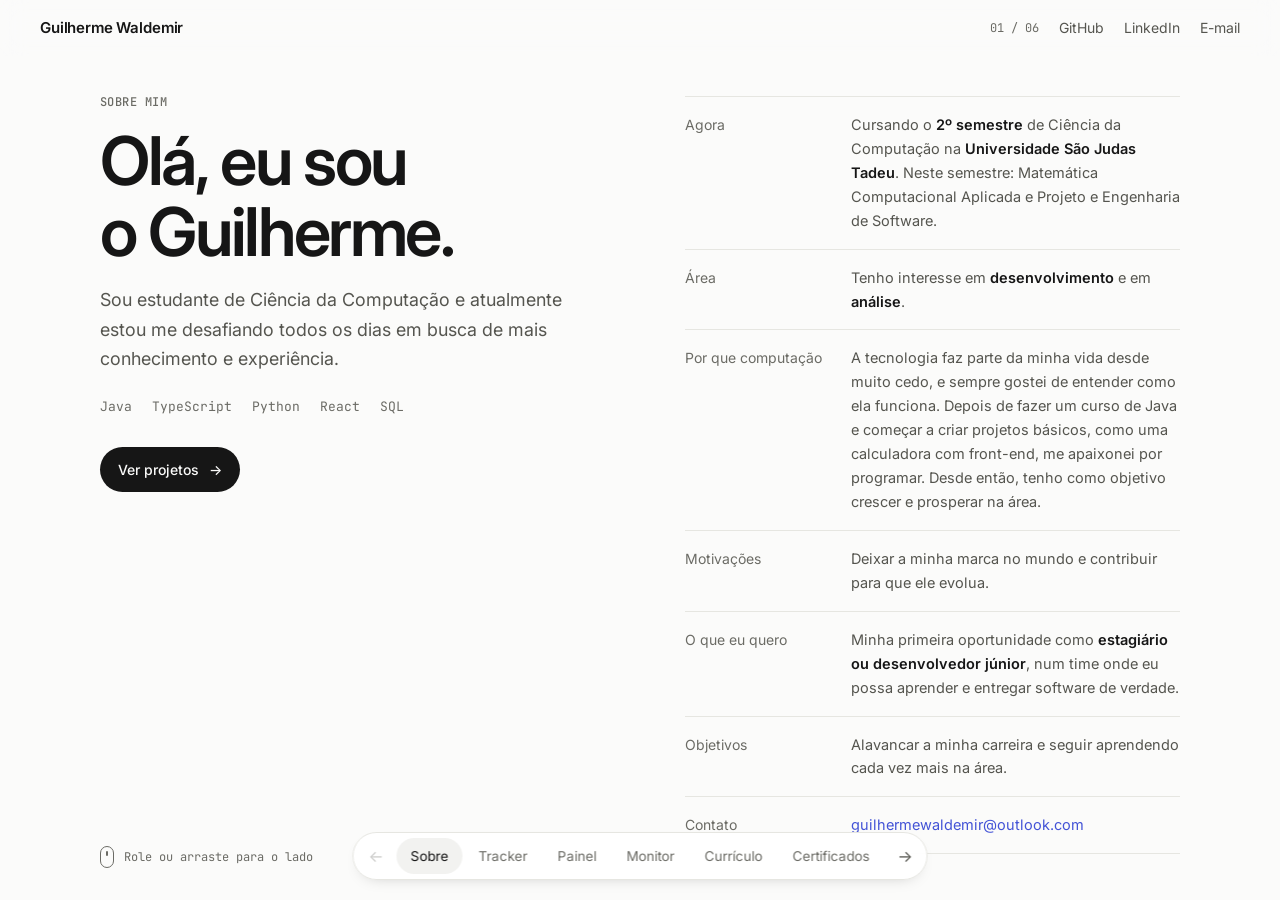
==== commit 1eb88054: "Encurta a apresentação do slide Sobre Tira a menção a procurar emprego "o quanto antes": a lista ao " ====
--- a/index.html
+++ b/index.html
@@ -38,9 +38,8 @@
           <p class="label">Sobre mim</p>
           <h1>Olá, eu sou o Guilherme.</h1>
           <p class="lede">
-            Sou estudante de Ciência da Computação e procuro um emprego para entrar no
-            mercado de trabalho o quanto antes. Atualmente estou me desafiando todos os
-            dias em busca de mais conhecimento e experiência.
+            Sou estudante de Ciência da Computação e atualmente estou me desafiando
+            todos os dias em busca de mais conhecimento e experiência.
           </p>
           <ul class="stack-line" aria-label="Linguagens usadas nos projetos">
             <li>Java</li><li>TypeScript</li><li>Python</li><li>React</li><li>SQL</li>
@@ -169,14 +168,6 @@
               <li><strong>Sem tempo em dobro:</strong> conta enquanto <em>qualquer</em> jogo estiver aberto (Steam + jogo não somam duas vezes) e ignora o tempo em que o PC ficou em suspensão.</li>
               <li><strong>Só uma cópia rodando</strong>, com <code>FileLock</code>: a trava é do sistema operacional e é liberada até se o app travar.</li>
               <li><strong>Testável:</strong> a leitura de processos é injetada no monitor, então os testes em JUnit 5 simulam jogos abrindo, suspensão do PC e sessões que atravessam a virada da semana.</li>
-            </ul>
-          </section>
-
-          <section class="block">
-            <h3>Próximos passos</h3>
-            <ul class="points">
-              <li>Meta semanal de horas, com aviso ao ultrapassar.</li>
-              <li>Histórico por semana e por jogo.</li>
             </ul>
           </section>
         </div>
@@ -515,7 +506,6 @@
           <p class="lede">
             Certificações e cursos que fiz ao longo do meu caminho.
           </p>
-          <p class="note" id="cert-contagem"></p>
         </aside>
 
         <div class="project-body">
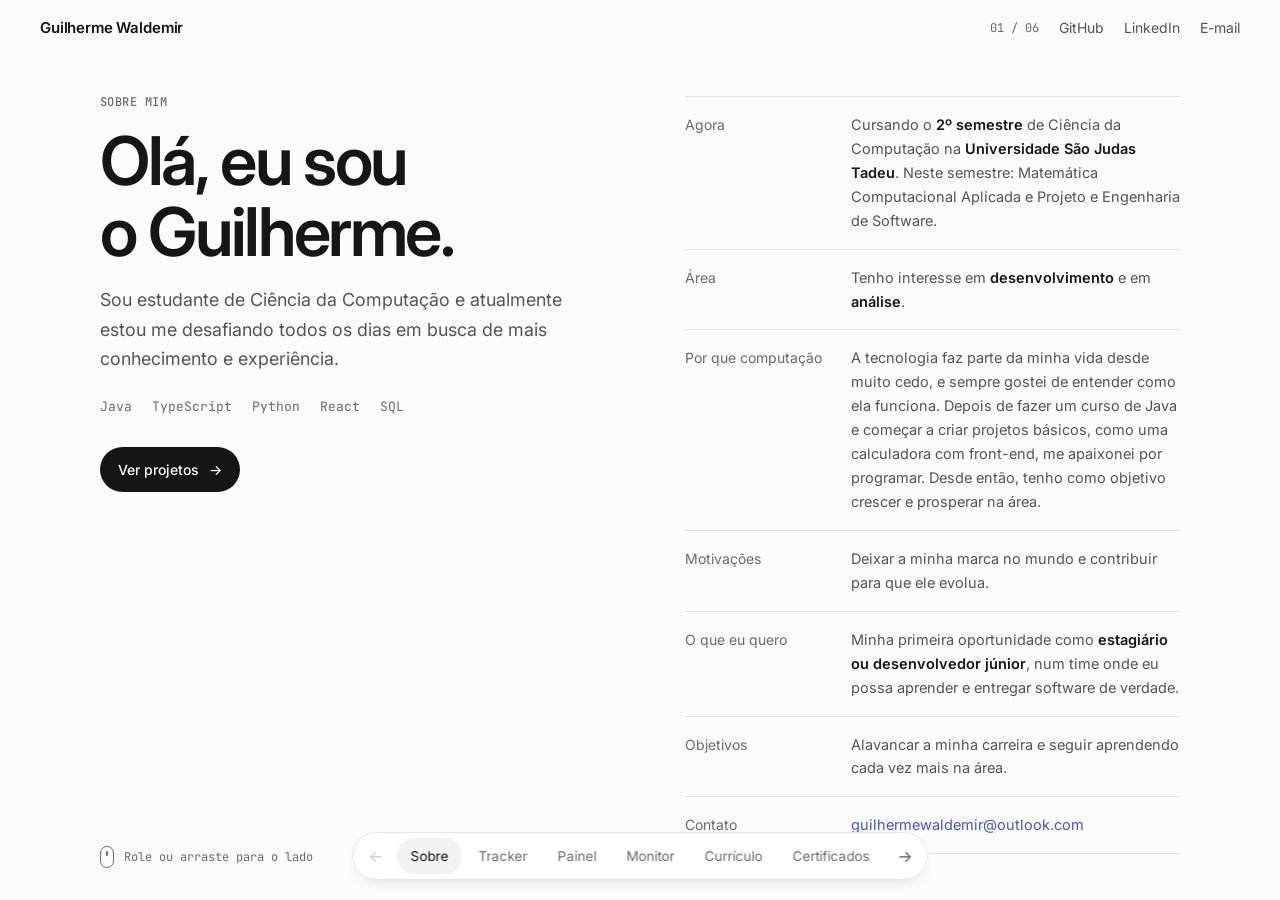
==== commit 261e3ccd: "Adiciona a captura da tela da semana ao slide do tracker Co-Authored-By: Claude Opus 5 <noreply@anth" ====
--- a/index.html
+++ b/index.html
@@ -112,16 +112,22 @@
           </p>
 
           <ul class="tags" aria-label="Tecnologias">
-            <li>Java 21</li><li>Swing / AWT</li><li>SQLite</li><li>JDBC</li><li>Maven</li><li>JUnit 5</li>
+            <li>Java 21</li><li>Swing / AWT</li><li>HTTP embutido</li><li>HTML / CSS / JS</li><li>SQLite</li><li>JDBC</li><li>Maven</li><li>JUnit 5</li>
           </ul>
 
           <div class="langs">
             <p class="mini">Linguagens no repositório</p>
-            <div class="langbar" role="img" aria-label="Java 100%">
-              <span style="--w:100%; --c:#b07219"></span>
+            <div class="langbar" role="img" aria-label="Java 87,3%, CSS 6,5%, JavaScript 4,4%, HTML 1,7%">
+              <span style="--w:87.3%; --c:#b07219"></span>
+              <span style="--w:6.5%; --c:#663399"></span>
+              <span style="--w:4.4%; --c:#f1e05a"></span>
+              <span style="--w:1.7%; --c:#e34c26"></span>
             </div>
             <ul class="legend">
-              <li style="--c:#b07219">Java <span>100%</span></li>
+              <li style="--c:#b07219">Java <span>87,3%</span></li>
+              <li style="--c:#663399">CSS <span>6,5%</span></li>
+              <li style="--c:#f1e05a">JavaScript <span>4,4%</span></li>
+              <li style="--c:#e34c26">HTML <span>1,7%</span></li>
             </ul>
           </div>
 
@@ -137,6 +143,12 @@
                    alt="Janela de aviso do app: “Você abriu riotclientservices.exe. Nesta semana você já jogou 13h 54min. Já terminou todas as suas responsabilidades? Vai jogar mesmo?”, com os botões “Vou jogar mesmo assim” e “Tem razão, fecha o jogo”." loading="lazy">
             </div>
             <figcaption>A janela de aviso que aparece por cima do jogo, feita em Swing.</figcaption>
+          </figure>
+
+          <figure class="visual">
+            <img class="shot-semana" src="assets/tracker-semana.webp" width="976" height="440"
+                 alt="Tela da semana no navegador: o total de horas jogadas, o jogo mais jogado e a lista dos jogos da semana com o tempo de cada um." loading="lazy">
+            <figcaption>A tela da semana, servida pelo próprio app em <code>127.0.0.1</code>.</figcaption>
           </figure>
 
           <section class="block">
@@ -154,10 +166,10 @@
           <section class="block">
             <h3>Como funciona</h3>
             <ol class="steps">
-              <li>A cada 5 segundos, o <code>ProcessMonitor</code> lê os processos abertos (API <code>ProcessHandle</code> do Java) e compara com a sua lista de jogos.</li>
-              <li>Quando um jogo acaba de abrir, a janela de aviso aparece por cima dele. Você escolhe jogar ou fechar o jogo.</li>
-              <li>O <code>PlayTimeTracker</code> abre, estende ou fecha a sessão de jogo e grava tudo num banco SQLite local.</li>
-              <li>O ícone na bandeja mostra o total da semana (de segunda a domingo) e permite iniciar o app junto com o Windows.</li>
+              <li>A cada 5 segundos, o <code>ProcessMonitor</code> lê os processos abertos (API <code>ProcessHandle</code> do Java) e compara com a sua lista, que separa <strong>launchers</strong> de <strong>jogos</strong>.</li>
+              <li>Quando um deles acaba de abrir, a janela de aviso aparece por cima. Você escolhe jogar ou fechar o jogo.</li>
+              <li>O <code>PlayTimeTracker</code> abre, estende ou fecha a sessão de cada jogo e grava tudo num banco SQLite local. Launcher aberto avisa, mas não liga o cronômetro.</li>
+              <li>Pelo ícone na bandeja você vê o total da semana e abre a <strong>tela da semana</strong> no navegador, no estilo da Steam: quais jogos você jogou e quantas horas em cada um.</li>
             </ol>
           </section>
 
@@ -165,9 +177,12 @@
             <h3>Decisões técnicas</h3>
             <ul class="points">
               <li><strong>Salva a cada verificação</strong>, não só ao fechar o jogo: se o PC desligar de repente, perde no máximo 5 segundos.</li>
-              <li><strong>Sem tempo em dobro:</strong> conta enquanto <em>qualquer</em> jogo estiver aberto (Steam + jogo não somam duas vezes) e ignora o tempo em que o PC ficou em suspensão.</li>
+              <li><strong>Launcher não é jogo:</strong> a Steam pode ficar aberta o dia inteiro sem virar hora jogada. Ela dispara o aviso, mas só jogo liga o cronômetro.</li>
+              <li><strong>Sem tempo em dobro:</strong> cada jogo tem a sua sessão, mas o total da semana é a <em>união</em> dos intervalos. Dois jogos abertos das 20h às 21h somam 1h no total, não 2h.</li>
+              <li><strong>A tela é servida pelo próprio app</strong>, com o servidor HTTP que já vem no Java, sem framework e sem dependência nova. Ele escuta só no <code>127.0.0.1</code>, em uma porta sorteada, então nada fica exposto na rede.</li>
               <li><strong>Só uma cópia rodando</strong>, com <code>FileLock</code>: a trava é do sistema operacional e é liberada até se o app travar.</li>
-              <li><strong>Testável:</strong> a leitura de processos é injetada no monitor, então os testes em JUnit 5 simulam jogos abrindo, suspensão do PC e sessões que atravessam a virada da semana.</li>
+              <li><strong>Somar horas é regra, não consulta:</strong> o SQL devolve só as sessões do período, e quem soma é uma classe testável sem banco.</li>
+              <li><strong>57 testes em 11 classes</strong>, rodando no GitHub Actions a cada envio de código. Cobrem suspensão do PC, dois jogos abertos juntos, virada de semana e até o servidor da tela, que sobe de verdade e responde a requisições no teste.</li>
             </ul>
           </section>
         </div>
@@ -187,25 +202,27 @@
             para cadastrar o que você está lendo. Dá para colocar o painel no celular: pelo
             Chrome, basta adicionar o site à tela inicial, e ele passa a funcionar como um
             app. Tudo o que você altera no celular aparece no computador, e vice-versa.
+            O visual é um mapa de tower defense na selva, com tema de dia e de noite: as
+            texturas de madeira, os ícones e o cenário foram desenhados em SVG e CSS.
           </p>
 
           <ul class="tags" aria-label="Tecnologias">
-            <li>React 19</li><li>TypeScript</li><li>Vite</li><li>Supabase</li><li>PostgreSQL</li><li>PWA</li><li>CSS puro</li><li>Netlify</li>
+            <li>React 19</li><li>TypeScript</li><li>Vite</li><li>Supabase</li><li>PostgreSQL</li><li>PWA</li><li>CSS puro</li><li>Design system</li><li>Netlify</li>
           </ul>
 
           <div class="langs">
             <p class="mini">Linguagens no repositório</p>
-            <div class="langbar" role="img" aria-label="TypeScript 78,5%, CSS 17,4%, PL/pgSQL 3,2%, HTML 0,9%">
-              <span style="--w:78.5%; --c:#3178c6"></span>
-              <span style="--w:17.4%; --c:#663399"></span>
-              <span style="--w:3.2%; --c:#336790"></span>
-              <span style="--w:0.9%; --c:#e34c26"></span>
+            <div class="langbar" role="img" aria-label="TypeScript 71,1%, CSS 25,7%, PL/pgSQL 2,6%, HTML 0,6%">
+              <span style="--w:71.1%; --c:#3178c6"></span>
+              <span style="--w:25.7%; --c:#663399"></span>
+              <span style="--w:2.6%; --c:#336790"></span>
+              <span style="--w:0.6%; --c:#e34c26"></span>
             </div>
             <ul class="legend">
-              <li style="--c:#3178c6">TypeScript <span>78,5%</span></li>
-              <li style="--c:#663399">CSS <span>17,4%</span></li>
-              <li style="--c:#336790">PL/pgSQL <span>3,2%</span></li>
-              <li style="--c:#e34c26">HTML <span>0,9%</span></li>
+              <li style="--c:#3178c6">TypeScript <span>71,1%</span></li>
+              <li style="--c:#663399">CSS <span>25,7%</span></li>
+              <li style="--c:#336790">PL/pgSQL <span>2,6%</span></li>
+              <li style="--c:#e34c26">HTML <span>0,6%</span></li>
             </ul>
           </div>
 
@@ -219,9 +236,9 @@
           <figure class="visual">
             <div class="shots">
               <img class="shot-desktop" src="assets/painel-inicio-pc.webp" width="1600" height="1050"
-                   alt="Tela inicial do painel no computador: saudação, clima, progresso das tarefas, timer de foco, livro em leitura, estudo na semana e próximos eventos." loading="lazy">
+                   alt="Tela inicial do painel no computador, com tema de selva: cartões de madeira sobre um mapa com trilha e balões, mostrando saudação, clima, progresso das tarefas, timer de foco, livro em leitura, estudo na semana e próximos eventos." loading="lazy">
               <img class="shot-phone" src="assets/painel-agenda-celular.webp" width="780" height="1806"
-                   alt="Agenda do painel no celular: calendário mensal com eventos marcados." loading="lazy">
+                   alt="Agenda do painel no celular: calendário mensal em madeira com eventos marcados por balões coloridos." loading="lazy">
             </div>
             <figcaption>Início no computador e agenda no celular (dados de exemplo).</figcaption>
           </figure>
@@ -258,9 +275,26 @@
           </section>
 
           <section class="block">
+            <h3>Tema e design</h3>
+            <p>
+              O painel é revestido com um tema de <strong>tower defense na selva</strong>: o dia
+              bagunçado é o inimigo e cada tarefa é um balão a estourar. A arte é toda original
+              (texturas de madeira, folhagem e ícones desenhados em SVG), porque o repositório é
+              público e usar material de um jogo de verdade não seria correto.
+            </p>
+            <ul class="points">
+              <li><strong>Tema claro e escuro</strong>, com opção de alternar.</li>
+              <li><strong>Sistema de design documentado</strong> em arquivos próprios, com as cores, a tipografia e as regras de cada componente escritas antes de virar código.</li>
+              <li><strong>Acessibilidade:</strong> contraste e tamanho de texto revisados, e as animações somem para quem pede menos movimento no sistema.</li>
+            </ul>
+          </section>
+
+          <section class="block">
             <h3>Decisões técnicas</h3>
             <ul class="points">
-              <li><strong>Segurança por linha (RLS):</strong> políticas no PostgreSQL garantem que cada usuário só lê e altera os próprios dados; a chave do navegador é pública de propósito.</li>
+              <li><strong>Segurança por linha (RLS):</strong> cada tabela tem políticas separadas para ler, criar, editar e apagar, e todas exigem que a linha seja do usuário logado. A de edição ainda impede passar uma linha para outra pessoa.</li>
+              <li><strong>Só a chave pública no navegador:</strong> quem protege os dados são as políticas do banco. A chave secreta nunca entrou no código nem no histórico do Git.</li>
+              <li><strong>Sem atalhos que ignoram o RLS:</strong> nada de views ou funções privilegiadas no esquema público. Os relatórios de segurança da Supabase passam sem pendências.</li>
               <li><strong>Timer à prova de tela bloqueada:</strong> guarda o horário de término, não um contador. O tempo restante é sempre “fim − agora”.</li>
               <li><strong>Tarefas repetidas sem “reset”:</strong> a tarefa guarda em que dia foi concluída; se não for o dia atual, aparece pendente.</li>
               <li><strong>Sem framework de CSS:</strong> estilo feito com variáveis CSS e layout mobile-first.</li>
--- a/style.css
+++ b/style.css
@@ -424,6 +424,13 @@
   border-color: transparent;
 }
 
+.shot-semana {
+  width: 100%;
+  border-radius: var(--radius);
+  border: 1px solid var(--line);
+  background: #1b2838;
+}
+
 .win-shot {
   width: min(100%, 420px);
   height: auto;
